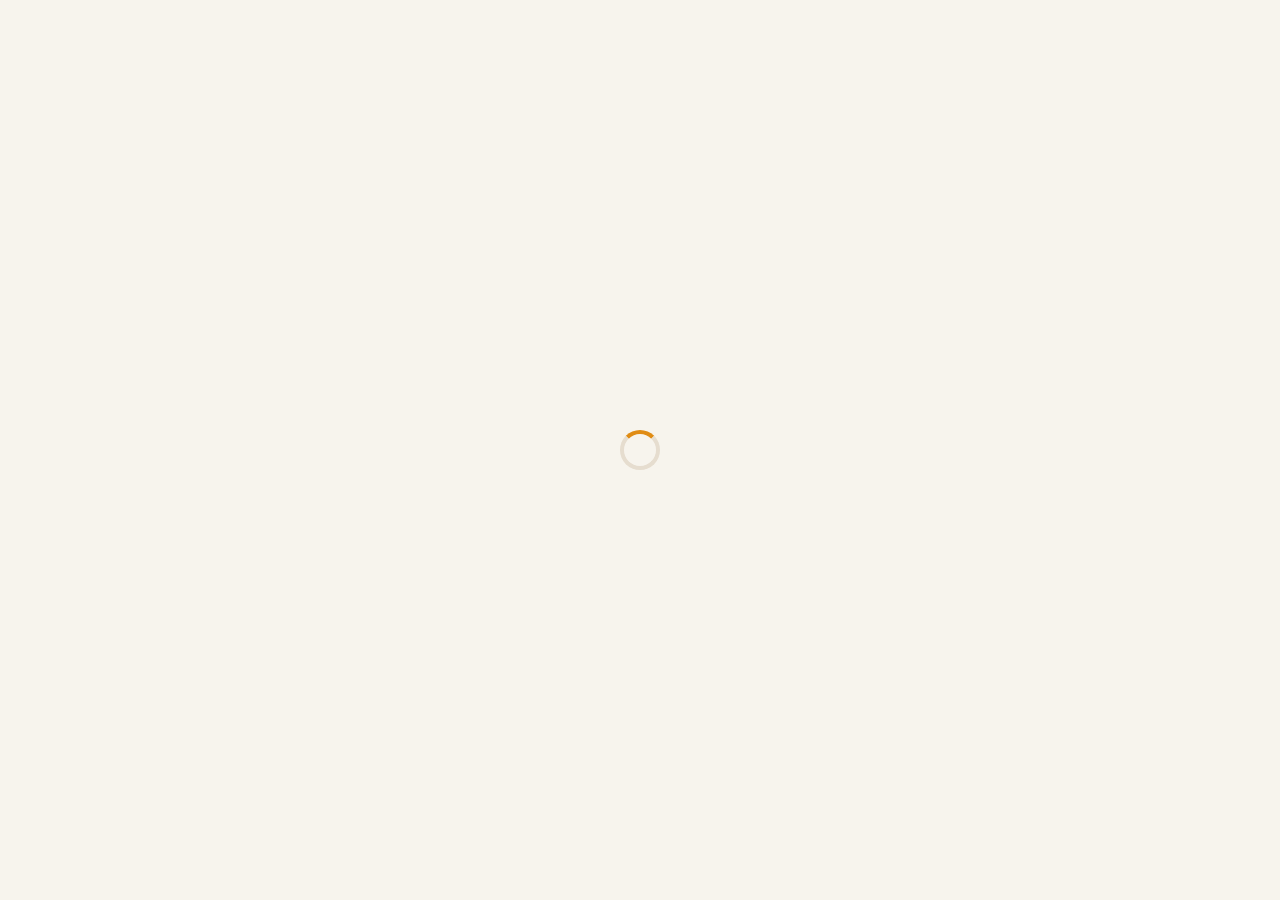
==== docs/index.html @ ba13338d "Add social proof share block" ====
<!DOCTYPE html>
<html lang="uz">
<head>
    <meta charset="UTF-8">
    <meta name="viewport" content="width=device-width, initial-scale=1.0, maximum-scale=1.0, user-scalable=no">
    <title>Saxovat Baraka - Online Market</title>
    <link rel="stylesheet" href="style.css?v=1.8">
    <script src="https://telegram.org/js/telegram-web-app.js"></script>
    <link href="https://fonts.googleapis.com/css2?family=Inter:wght@400;600;800&family=Outfit:wght@500;700;800&display=swap" rel="stylesheet">
</head>
<body class="loading">
    <div id="loader" class="loader-overlay">
        <div class="spinner"></div>
    </div>

    <!-- Eski Banner-Header -->
    <div class="header banner-header">
        <div class="banner-wrapper">
            <img src="assets/logo.png" alt="Logo">
            <div class="logo-text">SAXOVAT BARAKA</div>
        </div>
    </div>

    <main id="app">
        <!-- Eski Slayder -->
        <div class="top-slider" id="topSlider">
            <!-- JavaScript orqali joylashtiriladi -->
        </div>

        <p class="subtitle-text">Hamyonbop narxlar va Mazali tamlar</p>

        <section class="product-grid" id="productGrid">
            <!-- Products will be injected here by app.js -->
        </section>

        <div class="social-proof-block">
            <div class="social-proof-stars">⭐⭐⭐⭐⭐</div>
            <div class="social-proof-title">Sifatli va mazali pishiriqlar! 🍪</div>
            <div class="social-proof-desc">Do'stlaringiz ham bilsin — ulashing!</div>
            <button class="social-proof-btn" onclick="tg.openTelegramLink('https://t.me/share/url?url=https://t.me/SaxovataBaraka_buyurtma_bot&text=Mazali va hamyonbop pishiriqlar buyurtma berish uchun bot 🍪')">📢 Do'stlarga ulashish</button>
        </div>

        <!-- Eski Kontakt qismi -->
        <div class="contact-info">
            <p>Buyurtma yoki savollar bo'yicha aloqa:</p>
            <div class="contact-links">
                <a href="tel:+998200131394" class="c-link">
                    <span class="icon">📞</span> +998 (20) 013-13-94
                </a>
                <a href="https://t.me/muslimm1313" class="c-link" target="_blank">
                    <span class="icon">
                        <svg width="20" height="20" viewBox="0 0 24 24" fill="#2AABEE" xmlns="http://www.w3.org/2000/svg">
                            <path d="M12 0C5.373 0 0 5.373 0 12s5.373 12 12 12 12-5.373 12-12S18.627 0 12 0zm5.562 8.161c-.18.1.417 4.542-1.321 8.875-.168.9-.499 1.201-.82 1.23-.696.065-1.225-.46-1.9-.902-1.056-.693-1.653-1.124-2.678-1.8-1.185-.78-.417-1.21.258-1.91.177-.184 3.247-2.977 3.307-3.23.007-.032.014-.15-.056-.212s-.174-.041-.249-.024c-.106.024-1.793 1.14-5.061 3.345-.48.33-.913.49-1.302.48-.428-.008-1.252-.241-1.865-.44-.752-.245-1.349-.374-1.297-.789.027-.216.325-.437.896-.667 3.498-1.524 5.83-2.529 6.998-3.014 3.332-1.386 4.025-1.627 4.476-1.635.1-.002.321.023.465.14.144.117.165.25.171.325.016.093.036.306.02.472z"/>
                        </svg>
                    </span> @muslimm1313
                </a>
            </div>
        </div>
    </main>

    <!-- Yangi Savatcha Paneli (V2 uslubida) -->
    <div id="cartBar" class="cart-bar hidden">
        <div class="cart-info">
            <span id="cartCount">0 dona</span>
            <span id="cartTotal">0 so'm</span>
        </div>
        <button id="orderBtn" class="premium-btn">Buyurtma berish</button>
    </div>

    <!-- Yangi Buyurtma Oynasi (V2 uslubida) -->
    <div id="orderModal" class="modal-overlay hidden">
        <div class="modal-content glass">
            <h3>Buyurtma tafsilotlari</h3>
            <div id="cartItems" class="modal-items"></div>
            
            <div class="input-group">
                <label>Ismingiz:</label>
                <input type="text" id="userName" placeholder="Ismingizni kiriting">
            </div>

            <div class="input-group">
                <label>Telefon raqam:</label>
                <input type="tel" id="userPhone" placeholder="+998901234567">
            </div>

            <div class="input-group">
                <label>Do'kon nomi:</label>
                <input type="text" id="userStore" placeholder="Chorsu bozor 5-do'kon">
            </div>

            <p class="loc-hint">Manzilingizni aniqlash uchun geolokatsiyadan foydalanamiz.</p>

            <div class="modal-actions">
                <button id="closeModal" class="secondary-btn">Orqaga</button>
                <button id="submitOrder" class="premium-btn">Tasdiqlash</button>
            </div>
        </div>
    </div>

    <script src="app.js?v=2.0"></script>
</body>
</html>
---- docs/style.css ----
:root {
    --bg-color: #f7f4ed;
    --text-color: #2b231d;
    --hint-color: #827568;
    --btn-color: #e08c14;
    --btn-text: #ffffff;
    --card-bg: #ffffff;
    --glass-border: #e6ddcf;
    
    --glass-bg: rgba(255, 255, 255, 0.7);
}

/* Dark Mode disabled - Light Mode Only */

* {
    box-sizing: border-box;
    margin: 0;
    padding: 0;
    -webkit-tap-highlight-color: transparent;
}

body {
    font-family: 'Inter', sans-serif;
    background-color: var(--bg-color);
    color: var(--text-color);
    line-height: 1.5;
    padding-bottom: 0; /* Reset bottom padding */
    min-height: 100vh;
}

/* Loader */
.loader-overlay {
    position: fixed;
    top: 0; left: 0; right: 0; bottom: 0;
    background: var(--bg-color);
    z-index: 1000;
    display: flex;
    justify-content: center;
    align-items: center;
}
.spinner {
    width: 40px;
    height: 40px;
    border: 4px solid var(--glass-border);
    border-top: 4px solid var(--btn-color);
    border-radius: 50%;
    animation: spin 1s linear infinite;
}
@keyframes spin { 0% { transform: rotate(0deg); } 100% { transform: rotate(360deg); } }

/* Asl Banner Header */
.banner-header {
    display: flex;
    flex-direction: column;
    align-items: center;
    width: 100%;
    padding: 0;
}
.banner-wrapper {
    position: relative;
    width: 100%;
    height: 240px;
    overflow: hidden;
}
.banner-wrapper img {
    width: 100%;
    height: 100%;
    object-fit: cover;
}
.logo-text {
    position: absolute;
    bottom: 24px;
    left: 50%;
    transform: translateX(-50%);
    font-family: 'Outfit', sans-serif;
    font-size: 26px;
    font-weight: 800;
    color: rgba(255, 255, 255, 0.95);
    letter-spacing: 2px;
    text-shadow: 0px 4px 15px rgba(0, 0, 0, 0.7);
    white-space: nowrap;
}

/* Slayder */
.top-slider {
    display: flex;
    overflow-x: auto;
    scroll-snap-type: x mandatory;
    gap: 16px;
    padding: 24px 16px 16px 16px;
    scrollbar-width: none;
}
.top-slider::-webkit-scrollbar { display: none; }

.slide-item {
    flex: 0 0 85%;
    scroll-snap-align: center;
}
.slide-title-outer {
    text-align: center;
    font-size: 20px;
    font-family: 'Outfit', sans-serif;
    font-weight: 700;
    margin-bottom: 12px;
}
.slide-image-wrapper {
    height: 180px;
    border-radius: 16px;
    overflow: hidden;
    box-shadow: 0 8px 24px rgba(0,0,0,0.15);
    background-color: var(--card-bg);
}
.slide-image-wrapper img {
    width: 100%;
    height: 100%;
    object-fit: cover;
}

.subtitle-text {
    margin: 16px;
    font-size: 16px;
    font-weight: 700;
    text-align: center;
    color: var(--btn-color);
}

/* Product Grid */
.product-grid {
    display: grid;
    grid-template-columns: 1fr 1fr;
    gap: 15px;
    padding: 0 16px;
}

.product-card {
    background: var(--card-bg);
    border: 1px solid var(--glass-border);
    border-radius: 18px;
    padding: 15px 10px;
    display: flex;
    flex-direction: column;
    align-items: center;
    box-shadow: 0 4px 12px rgba(0,0,0,0.05);
}

.img-container {
    width: 80px;
    height: 80px;
    border-radius: 50%;
    overflow: hidden;
    margin-bottom: 12px;
    box-shadow: 0 4px 8px rgba(0,0,0,0.1);
}
.img-container img {
    width: 100%;
    height: 100%;
    object-fit: cover;
}

.product-info {
    text-align: center;
    width: 100%;
}
.product-info h3 { font-size: 15px; margin-bottom: 5px; }
.product-info .price { font-size: 16px; font-weight: 800; color: var(--btn-color); margin-bottom: 10px; }

/* Out of Stock Style */
.product-card.out-of-stock {
    opacity: 0.5;
    filter: grayscale(1);
    pointer-events: none;
    position: relative;
}
.qty-control span {
    display: block;
    width: 100%;
    text-align: center;
}

/* Qty Control */
.qty-control {
    display: flex;
    align-items: center;
    justify-content: space-between;
    width: 100%;
    background: rgba(128, 128, 128, 0.1);
    border-radius: 20px;
    padding: 4px;
}
.qty-btn {
    width: 45px;
    height: 32px;
    border-radius: 8px;
    border: none;
    background: var(--btn-color);
    color: #fff;
    font-size: 18px;
    font-weight: bold;
}

/* Social Proof Block */
.social-proof-block {
    max-width: 480px;
    margin: 24px 16px;
    background-color: #fff8f0;
    border: 1px solid #ffe0b2;
    border-radius: 20px;
    padding: 20px;
    text-align: center;
    box-shadow: 0 4px 12px rgba(0,0,0,0.05);
}

.social-proof-stars {
    font-size: 20px;
    margin-bottom: 8px;
}

.social-proof-title {
    font-size: 18px;
    font-weight: 800;
    color: var(--text-color);
    margin-bottom: 6px;
}

.social-proof-desc {
    font-size: 14px;
    color: var(--hint-color);
    margin-bottom: 16px;
}

.social-proof-btn {
    display: inline-block;
    background-color: #2AABEE;
    color: #ffffff;
    text-decoration: none;
    font-weight: 600;
    font-size: 15px;
    padding: 12px 24px;
    border-radius: 50px;
    border: none;
    cursor: pointer;
    box-shadow: 0 4px 10px rgba(42, 171, 238, 0.3);
}

/* Kontakt qismi */
.contact-info {
    text-align: center;
    padding: 30px 16px 120px 16px; /* Space for the fixed cart bar */
}
.contact-info p { font-size: 14px; color: var(--hint-color); margin-bottom: 15px; }
.contact-links { display: flex; justify-content: center; gap: 10px; }
.c-link {
    background: var(--card-bg);
    border: 1px solid var(--glass-border);
    padding: 10px 15px;
    border-radius: 12px;
    text-decoration: none;
    color: var(--text-color);
    font-weight: 700;
    font-size: 13px;
    display: flex;
    align-items: center;
    gap: 8px;
    box-shadow: 0 2px 8px rgba(0,0,0,0.05);
}

/* Savatcha (V2) */
.cart-bar {
    position: fixed;
    bottom: 20px;
    left: 16px;
    right: 16px;
    height: 65px;
    background: var(--glass-bg);
    backdrop-filter: blur(15px);
    -webkit-backdrop-filter: blur(15px);
    border: 1px solid var(--glass-border);
    border-radius: 20px;
    display: flex;
    align-items: center;
    justify-content: space-between;
    padding: 0 15px;
    z-index: 100;
    box-shadow: 0 8px 32px rgba(0,0,0,0.1);
}
.cart-bar.hidden { display: none; }
#cartCount { font-size: 12px; color: var(--hint-color); }
#cartTotal { font-size: 18px; font-weight: 800; color: var(--btn-color); }

.premium-btn {
    background: var(--btn-color);
    color: #fff;
    border: none;
    padding: 12px 20px;
    border-radius: 15px;
    font-weight: 700;
    font-size: 14px;
}

/* Modal (V2) */
.modal-overlay {
    position: fixed;
    top: 0; left: 0; right: 0; bottom: 0;
    background: rgba(0,0,0,0.6);
    z-index: 200;
    display: flex;
    justify-content: center;
    align-items: flex-end;
}
.modal-content {
    width: 100%;
    max-width: 500px;
    background: var(--bg-color);
    padding: 25px;
    border-top-left-radius: 30px;
    border-top-right-radius: 30px;
}
.hidden { display: none !important; }

.input-group { margin: 15px 0; }
.input-group label { display: block; margin-bottom: 5px; font-size: 13px; color: var(--hint-color); }
.input-group input {
    width: 100%;
    padding: 12px;
    border-radius: 12px;
    border: 1px solid var(--glass-border);
    background: var(--card-bg);
    color: var(--text-color);
    font-size: 16px;
    outline: none;
}
.modal-actions { display: flex; gap: 10px; margin-top: 20px; }
.secondary-btn { flex: 1; background: var(--glass-border); border: none; padding: 12px; border-radius: 12px; }
.loc-hint { font-size: 11px; color: var(--hint-color); text-align: center; margin-top: 10px; }
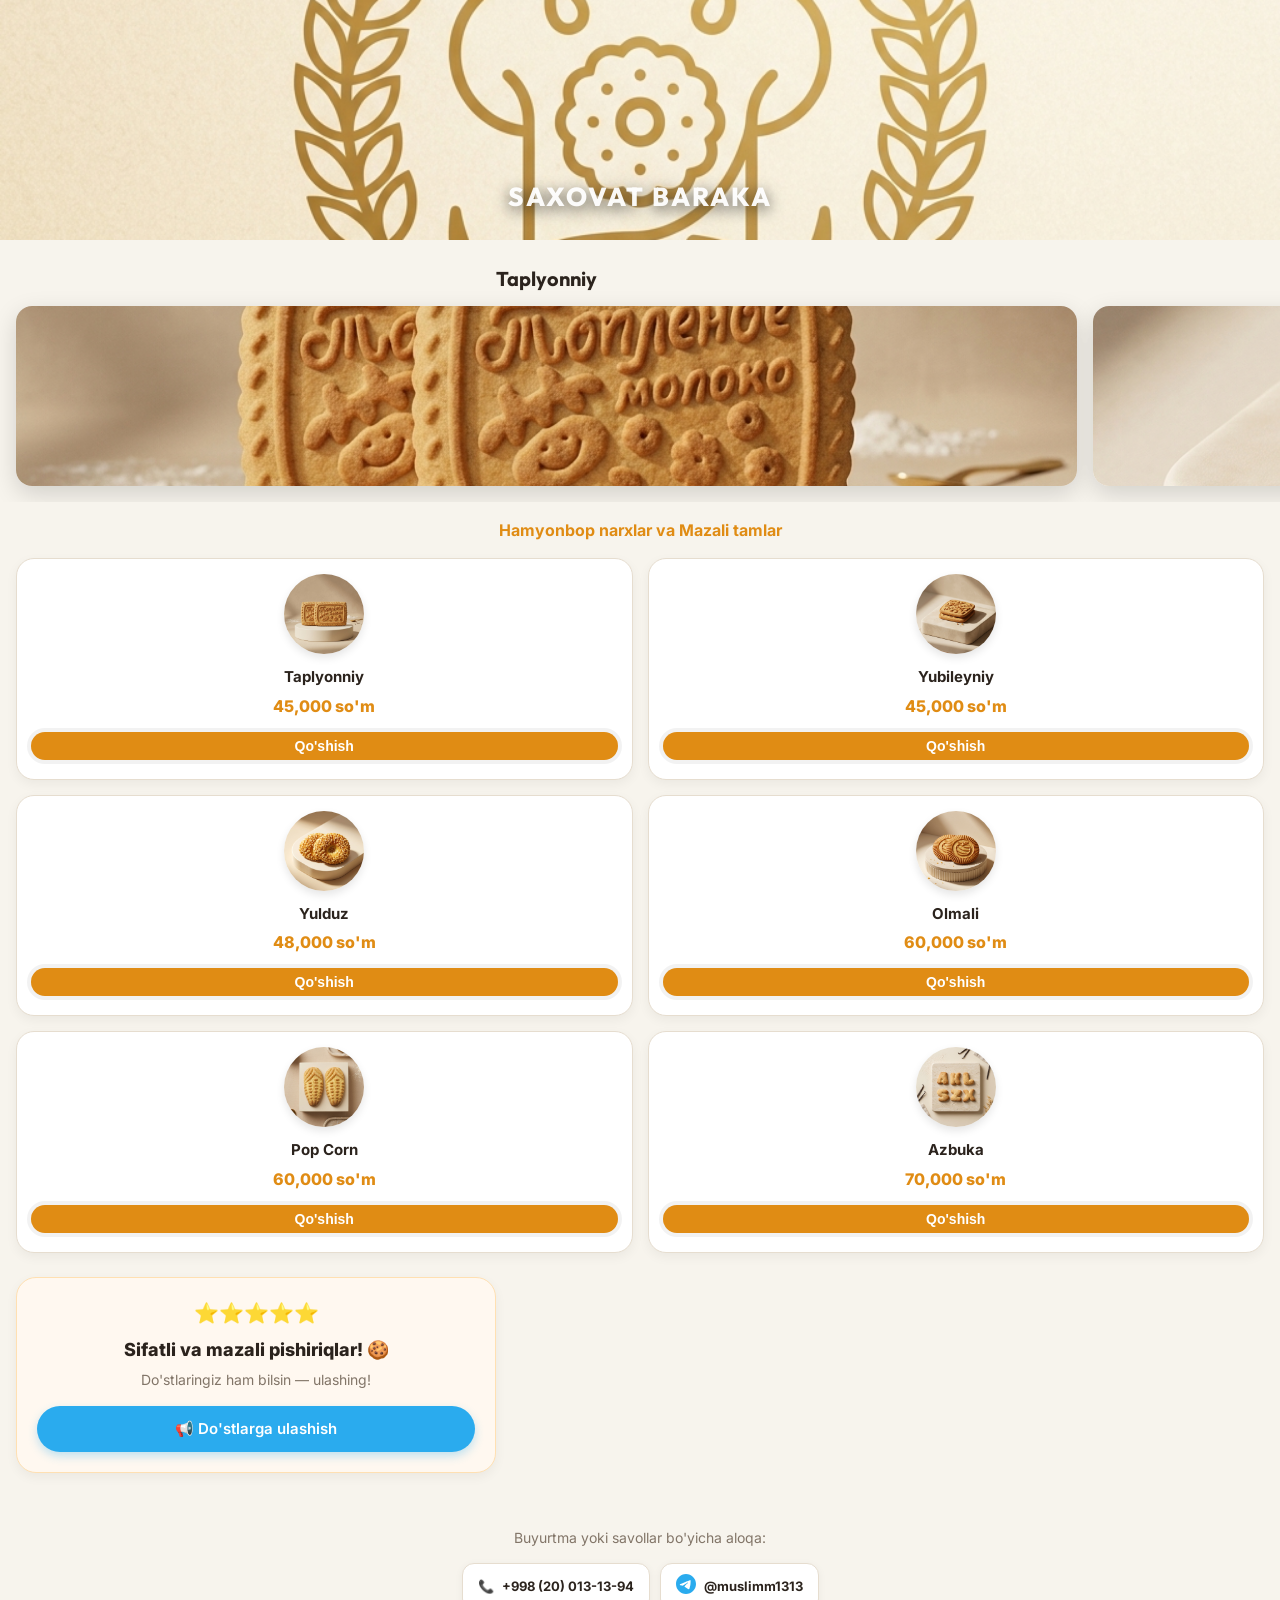
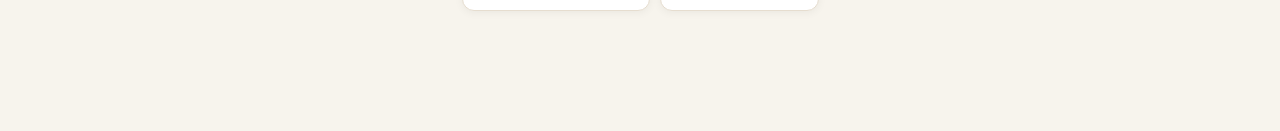
==== commit e4f85d18: "Make share button resilient with hard fallback link. Use anchor-based share button plus Telegram Web" ====
--- a/docs/index.html
+++ b/docs/index.html
@@ -4,7 +4,12 @@
     <meta charset="UTF-8">
     <meta name="viewport" content="width=device-width, initial-scale=1.0, maximum-scale=1.0, user-scalable=no">
     <title>Saxovat Baraka - Online Market</title>
-    <link rel="stylesheet" href="style.css?v=1.8">
+    <meta property="og:title" content="Saxovat Baraka - Sifatli va mazali pishiriqlar! 🍪">
+    <meta property="og:description" content="Mazali va hamyonbop pishiriqlar buyurtma berish uchun onlayn do'kon.">
+    <meta property="og:image" content="https://muslim1313.github.io/bakery-bot-crm/assets/promo_share.png">
+    <meta property="og:url" content="https://muslim1313.github.io/bakery-bot-crm/">
+    <meta name="twitter:card" content="summary_large_image">
+    <link rel="stylesheet" href="style.css?v=1.9">
     <script src="https://telegram.org/js/telegram-web-app.js"></script>
     <link href="https://fonts.googleapis.com/css2?family=Inter:wght@400;600;800&family=Outfit:wght@500;700;800&display=swap" rel="stylesheet">
 </head>
@@ -37,7 +42,14 @@
             <div class="social-proof-stars">⭐⭐⭐⭐⭐</div>
             <div class="social-proof-title">Sifatli va mazali pishiriqlar! 🍪</div>
             <div class="social-proof-desc">Do'stlaringiz ham bilsin — ulashing!</div>
-            <button class="social-proof-btn" onclick="tg.openTelegramLink('https://t.me/share/url?url=https://t.me/SaxovataBaraka_buyurtma_bot&text=Mazali va hamyonbop pishiriqlar buyurtma berish uchun bot 🍪')">📢 Do'stlarga ulashish</button>
+            <a
+                id="shareBtn"
+                class="social-proof-btn"
+                href="https://t.me/share/url?url=https%3A%2F%2Ft.me%2FSaxovataBaraka_buyurtma_bot&text=Mazali%20va%20hamyonbop%20pishiriqlar%20buyurtma%20berish%20uchun%20bot"
+                target="_blank"
+                rel="noopener noreferrer"
+                style="display:block; text-align:center; text-decoration:none;"
+            >📢 Do'stlarga ulashish</a>
         </div>
 
         <!-- Eski Kontakt qismi -->
@@ -97,6 +109,6 @@
         </div>
     </div>
 
-    <script src="app.js?v=2.0"></script>
+    <script src="app.js?v=2.2"></script>
 </body>
 </html>
